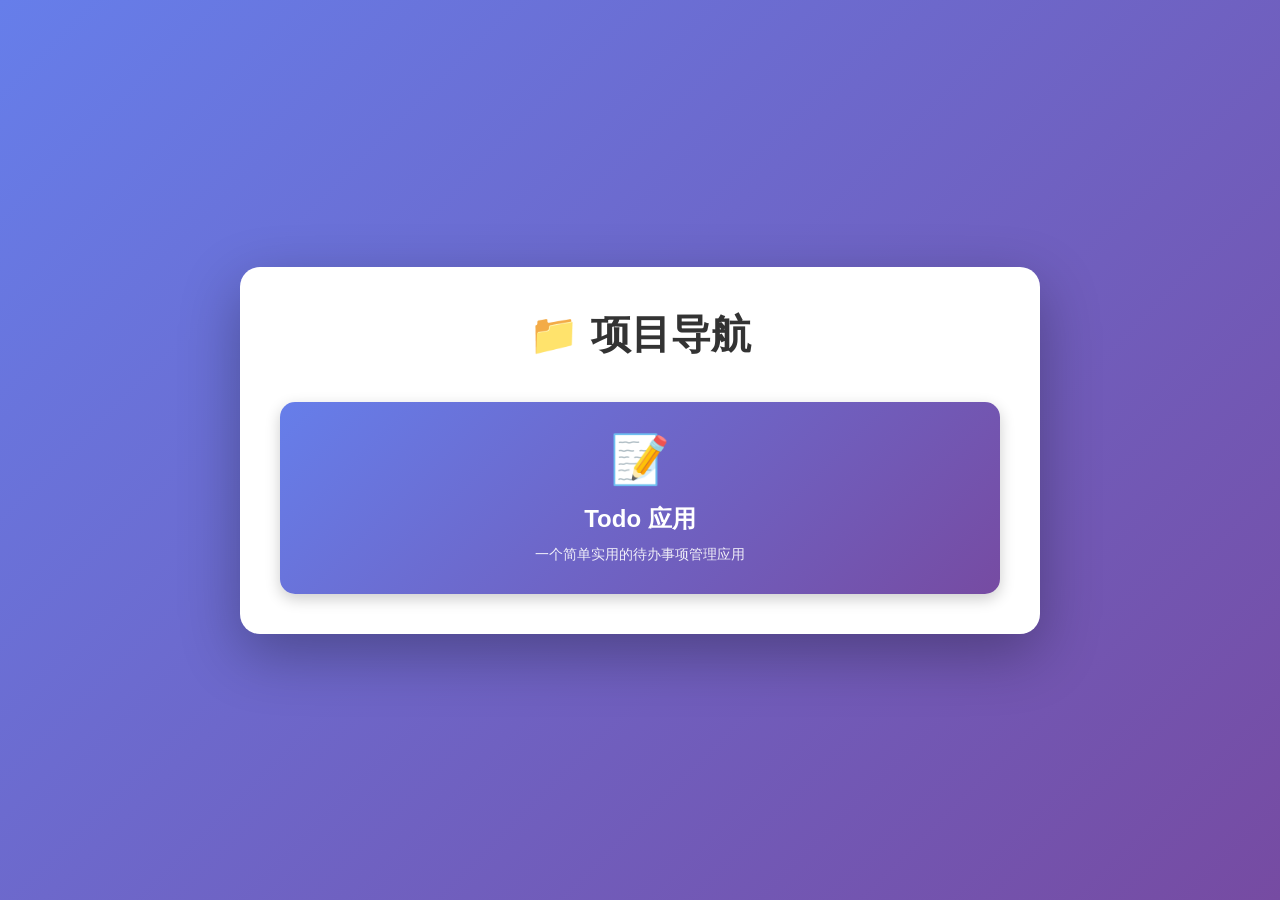
==== index.html @ 08755c8f "添加目录导航" ====
<!DOCTYPE html>
<html lang="zh-CN">
<head>
    <meta charset="UTF-8">
    <meta name="viewport" content="width=device-width, initial-scale=1.0">
    <title>项目导航</title>
    <style>
        * {
            margin: 0;
            padding: 0;
            box-sizing: border-box;
        }

        body {
            font-family: 'Segoe UI', Tahoma, Geneva, Verdana, sans-serif;
            background: linear-gradient(135deg, #667eea 0%, #764ba2 100%);
            min-height: 100vh;
            display: flex;
            justify-content: center;
            align-items: center;
            padding: 20px;
        }

        .container {
            background: white;
            border-radius: 20px;
            box-shadow: 0 20px 60px rgba(0, 0, 0, 0.3);
            padding: 40px;
            max-width: 800px;
            width: 100%;
        }

        h1 {
            text-align: center;
            color: #333;
            margin-bottom: 40px;
            font-size: 2.5em;
        }

        .nav-grid {
            display: grid;
            grid-template-columns: repeat(auto-fit, minmax(250px, 1fr));
            gap: 20px;
        }

        .nav-item {
            background: linear-gradient(135deg, #667eea 0%, #764ba2 100%);
            color: white;
            padding: 30px;
            border-radius: 15px;
            text-decoration: none;
            transition: all 0.3s ease;
            display: flex;
            flex-direction: column;
            align-items: center;
            justify-content: center;
            box-shadow: 0 5px 15px rgba(0, 0, 0, 0.2);
        }

        .nav-item:hover {
            transform: translateY(-5px);
            box-shadow: 0 10px 25px rgba(0, 0, 0, 0.3);
        }

        .nav-item h2 {
            font-size: 1.5em;
            margin-bottom: 10px;
        }

        .nav-item p {
            font-size: 0.9em;
            opacity: 0.9;
            text-align: center;
        }

        .icon {
            font-size: 3em;
            margin-bottom: 15px;
        }
    </style>
</head>
<body>
    <div class="container">
        <h1>📁 项目导航</h1>
        <div class="nav-grid">
            <a href="todo-app/index.html" class="nav-item">
                <div class="icon">📝</div>
                <h2>Todo 应用</h2>
                <p>一个简单实用的待办事项管理应用</p>
            </a>
        </div>
    </div>
</body>
</html>
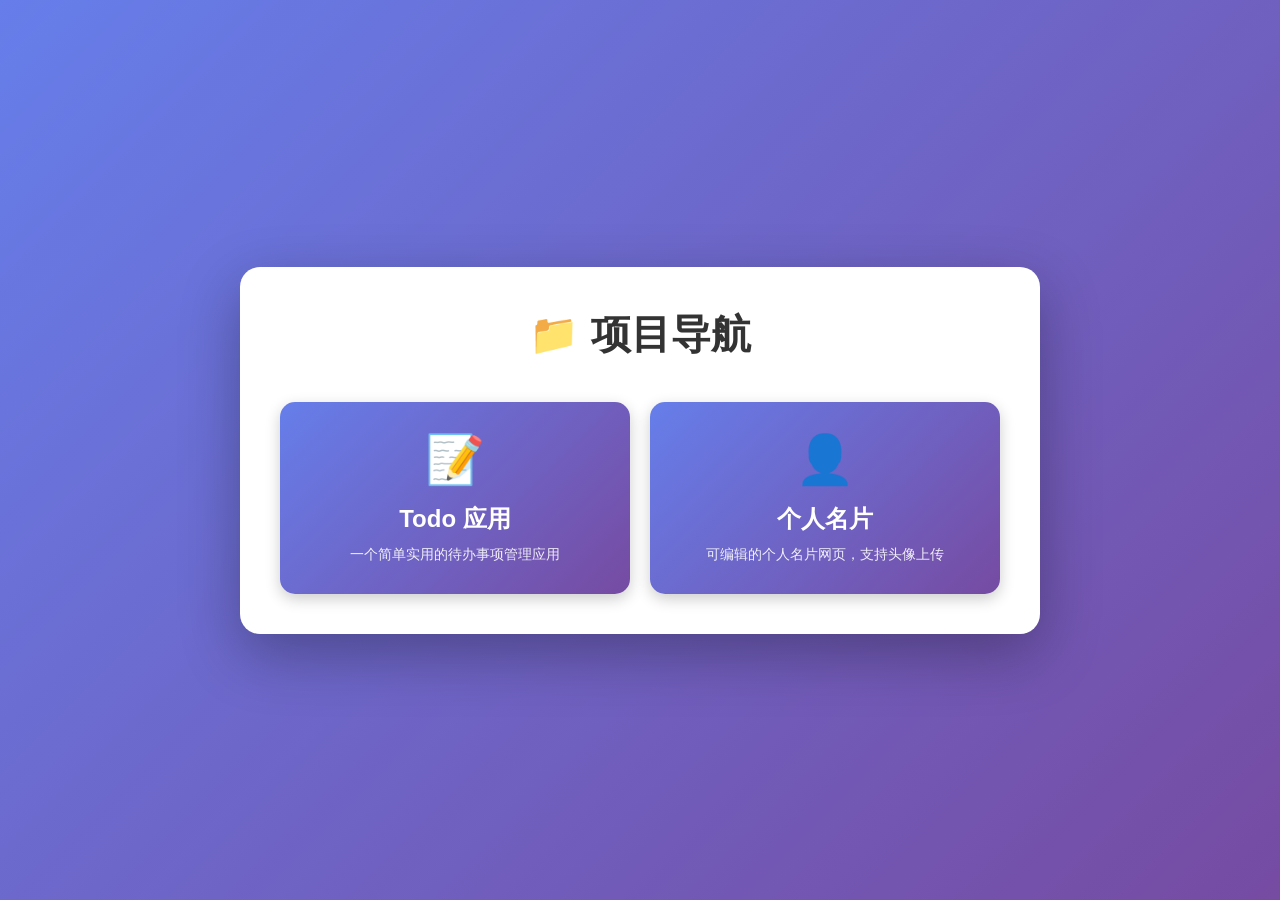
==== commit 6e7675e7: "添加个人名片项目" ====
--- a/index.html
+++ b/index.html
@@ -88,6 +88,11 @@
                 <h2>Todo 应用</h2>
                 <p>一个简单实用的待办事项管理应用</p>
             </a>
+            <a href="personal-card/index.html" class="nav-item">
+                <div class="icon">👤</div>
+                <h2>个人名片</h2>
+                <p>可编辑的个人名片网页，支持头像上传</p>
+            </a>
         </div>
     </div>
 </body>
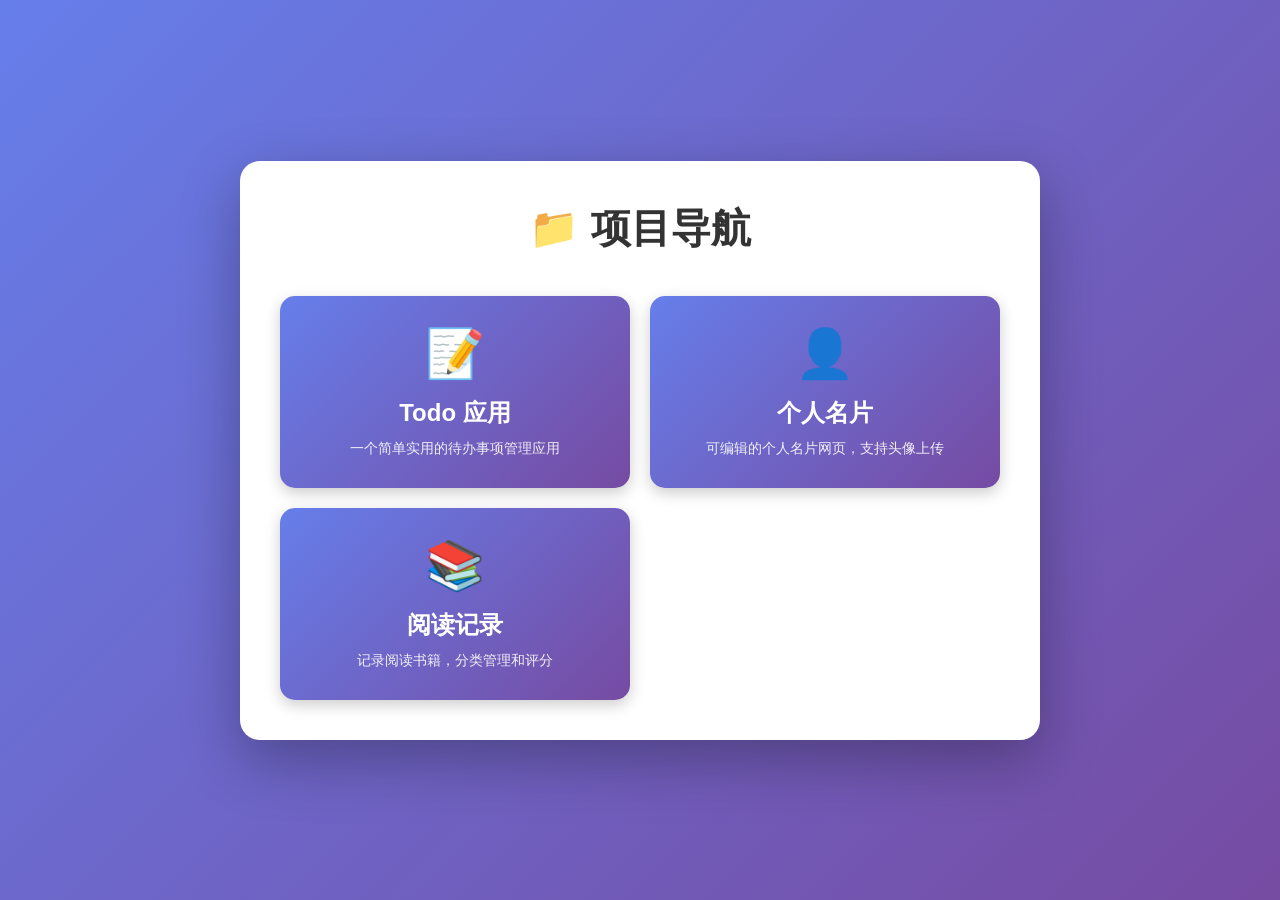
==== commit a3fb0a44: "添加阅读记录应用，增加需求文档" ====
--- a/index.html
+++ b/index.html
@@ -93,6 +93,11 @@
                 <h2>个人名片</h2>
                 <p>可编辑的个人名片网页，支持头像上传</p>
             </a>
+            <a href="read-record/index.html" class="nav-item">
+                <div class="icon">📚</div>
+                <h2>阅读记录</h2>
+                <p>记录阅读书籍，分类管理和评分</p>
+            </a>
         </div>
     </div>
 </body>
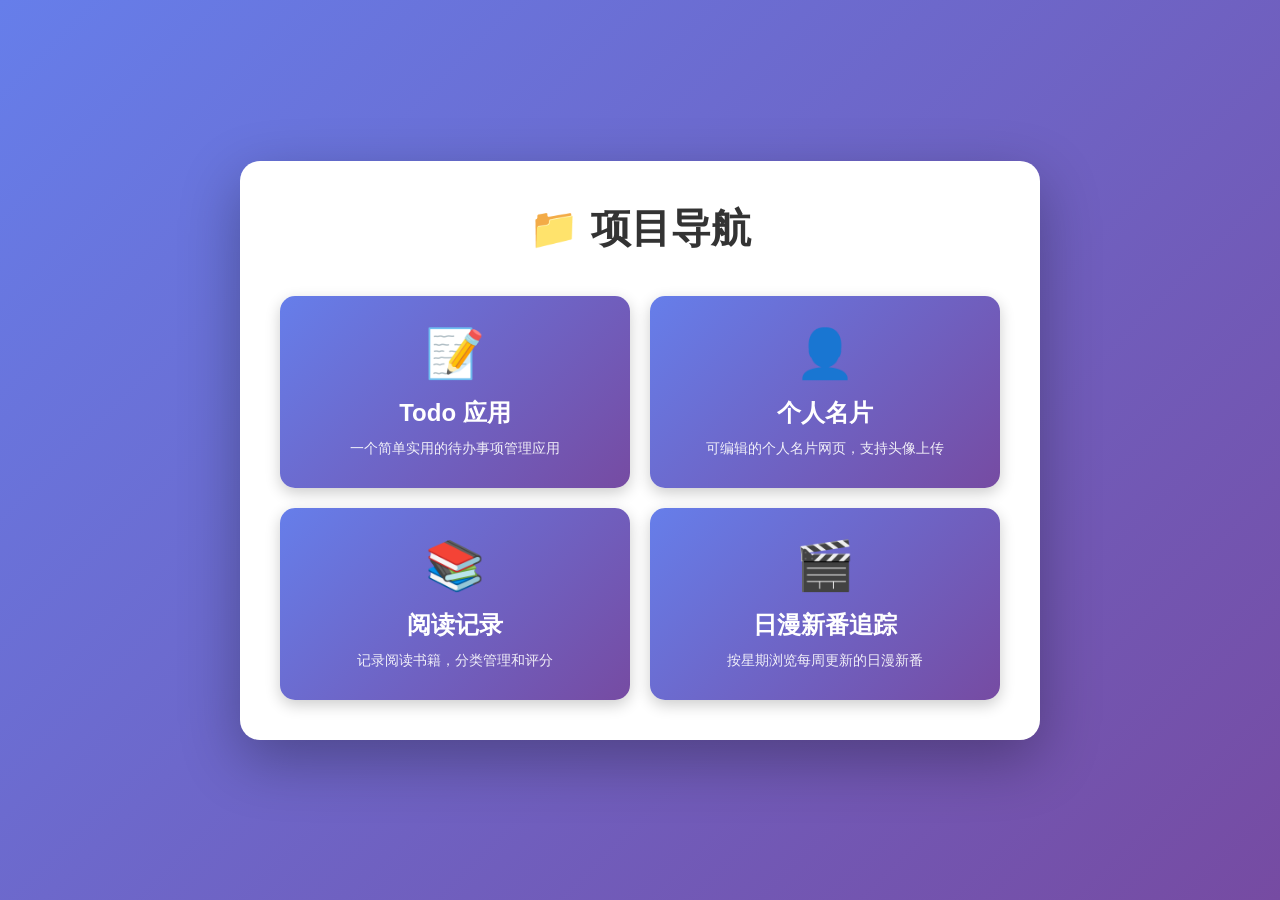
==== commit 7d5d65b4: "项目导航添加番剧追踪" ====
--- a/index.html
+++ b/index.html
@@ -98,6 +98,11 @@
                 <h2>阅读记录</h2>
                 <p>记录阅读书籍，分类管理和评分</p>
             </a>
+            <a href="new_anime/index.html" class="nav-item">
+                <div class="icon">🎬</div>
+                <h2>日漫新番追踪</h2>
+                <p>按星期浏览每周更新的日漫新番</p>
+            </a>
         </div>
     </div>
 </body>
